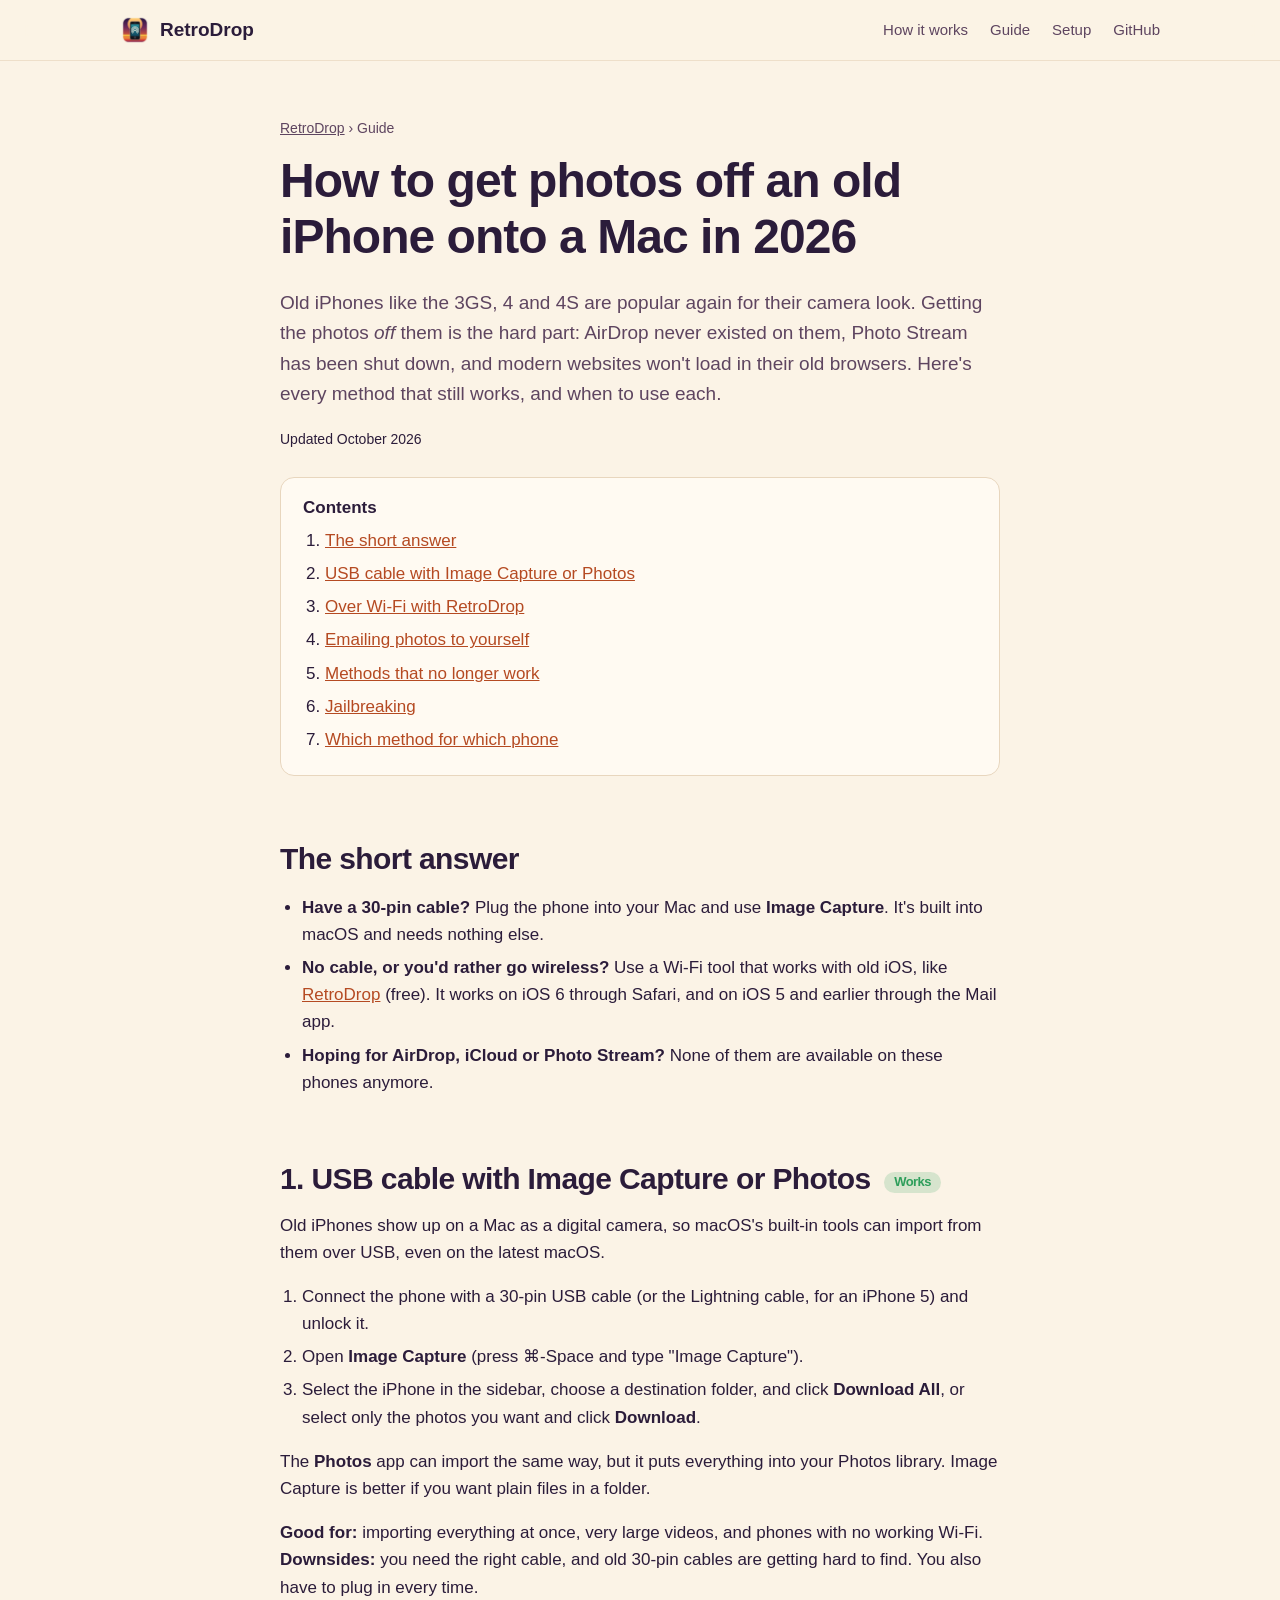
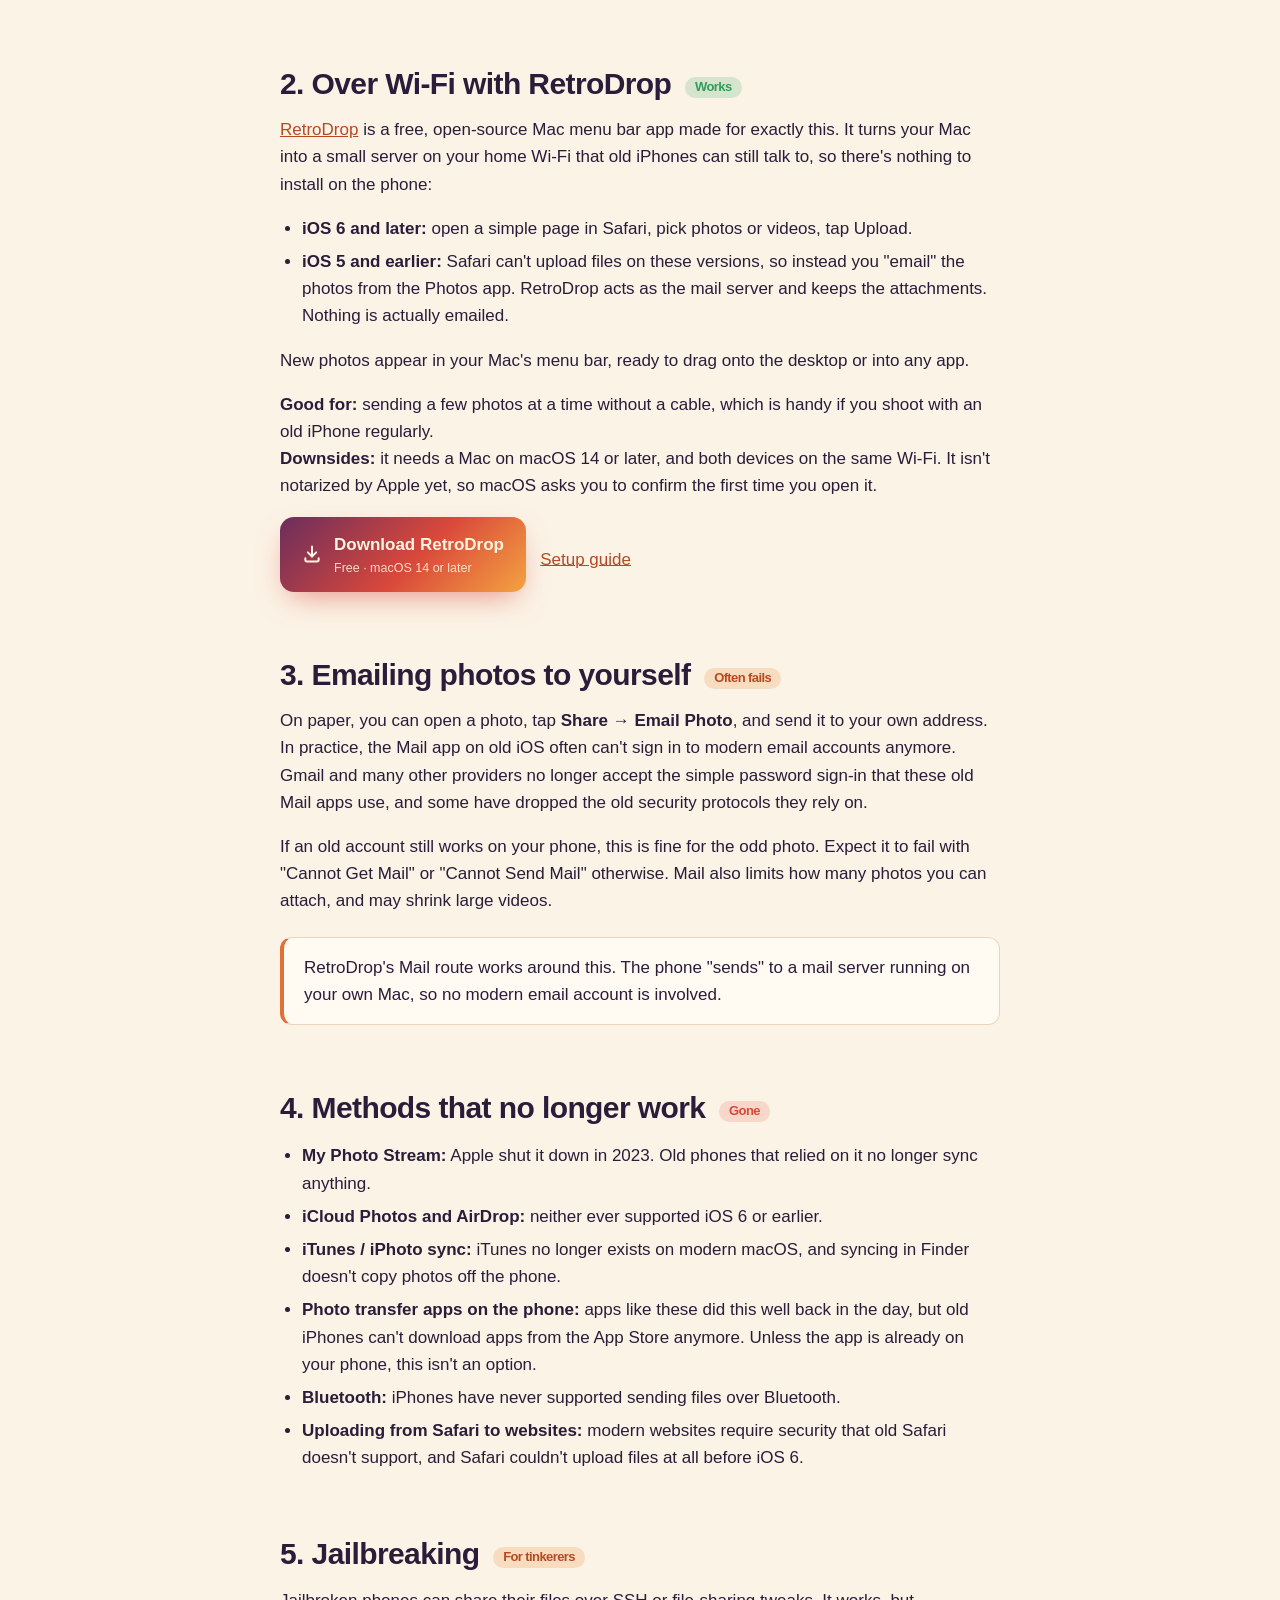
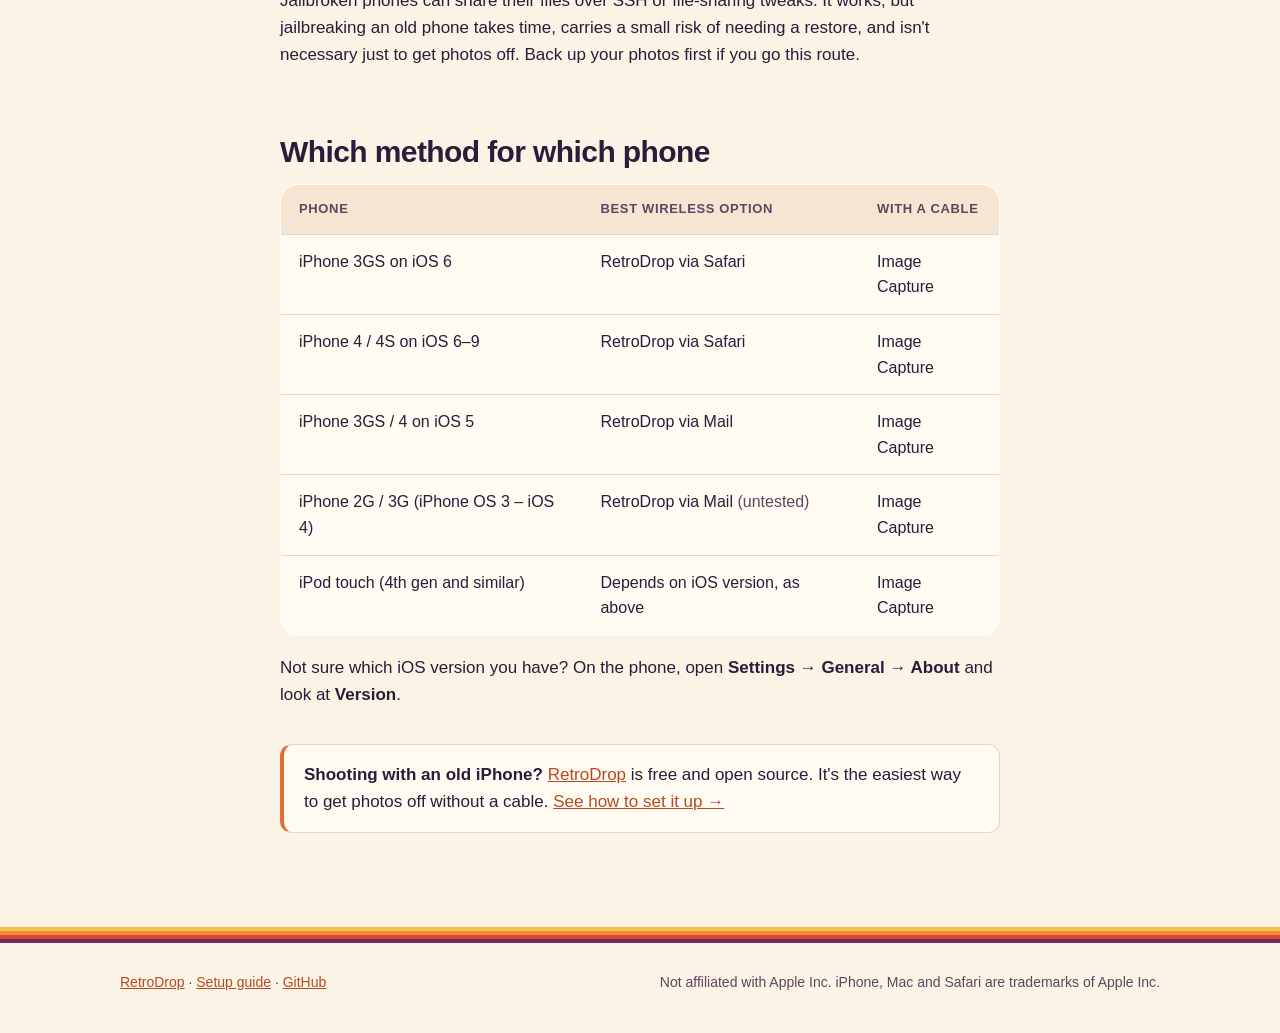
==== old-iphone-photos-to-mac/index.html @ 296a129d "Grow the website: comparison guide, setup page, shared styles - old-iphone-photos-to-mac/: honest gu" ====
<!doctype html>
<html lang="en">
<head>
<meta charset="utf-8">
<meta name="viewport" content="width=device-width, initial-scale=1">
<title>How to get photos off an old iPhone (3GS, 4, 4S) onto a Mac in 2026 – every method compared</title>
<meta name="description" content="Photo Stream is gone, iTunes is gone and AirDrop never worked on old iPhones. Here's every way that still works to get photos and videos off an iPhone 3GS, 4 or 4S onto a modern Mac, compared.">
<link rel="canonical" href="https://samir-bujawdeh.github.io/RetroDrop/old-iphone-photos-to-mac/">
<link rel="icon" type="image/png" href="../img/favicon-64.png">
<link rel="apple-touch-icon" href="../img/favicon.png">
<meta property="og:type" content="article">
<meta property="og:title" content="How to get photos off an old iPhone onto a Mac in 2026">
<meta property="og:description" content="Every method that still works for iPhone 3GS, 4 and 4S, compared: USB, email, apps, jailbreaking and Wi‑Fi.">
<meta property="og:image" content="https://samir-bujawdeh.github.io/RetroDrop/img/social-card.png">
<meta property="og:url" content="https://samir-bujawdeh.github.io/RetroDrop/old-iphone-photos-to-mac/">
<meta name="twitter:card" content="summary_large_image">
<meta name="theme-color" content="#FBF3E6" media="(prefers-color-scheme: light)">
<meta name="theme-color" content="#1B1424" media="(prefers-color-scheme: dark)">
<link rel="stylesheet" href="../style.css">
<script type="application/ld+json">
{
  "@context": "https://schema.org",
  "@type": "Article",
  "headline": "How to get photos off an old iPhone onto a Mac in 2026: every method compared",
  "description": "Every way that still works to get photos and videos off an iPhone 3GS, 4 or 4S onto a modern Mac.",
  "datePublished": "2026-10-18",
  "dateModified": "2026-10-18",
  "image": "https://samir-bujawdeh.github.io/RetroDrop/img/social-card.png",
  "author": { "@type": "Organization", "name": "RetroDrop", "url": "https://samir-bujawdeh.github.io/RetroDrop/" },
  "mainEntityOfPage": "https://samir-bujawdeh.github.io/RetroDrop/old-iphone-photos-to-mac/"
}
</script>
</head>
<body>

<header class="top">
  <div class="wrap">
    <a class="brand" href="../"><img src="../img/favicon-64.png" alt="">RetroDrop</a>
    <nav>
      <a href="../#how">How it works</a>
      <a href="./">Guide</a>
      <a href="../setup/">Setup</a>
      <a class="gh" href="https://github.com/samir-bujawdeh/RetroDrop">GitHub</a>
    </nav>
  </div>
</header>

<main class="article">
  <div class="wrap">
    <div class="crumbs"><a href="../">RetroDrop</a> › Guide</div>
    <h1>How to get photos off an old iPhone onto a Mac in 2026</h1>
    <p class="lede">Old iPhones like the 3GS, 4 and 4S are popular again for their camera look. Getting the photos
      <em>off</em> them is the hard part: AirDrop never existed on them, Photo Stream has been shut down, and modern
      websites won't load in their old browsers. Here's every method that still works, and when to use each.</p>
    <p class="updated">Updated October 2026</p>

    <div class="toc">
      <b>Contents</b>
      <ol>
        <li><a href="#short">The short answer</a></li>
        <li><a href="#usb">USB cable with Image Capture or Photos</a></li>
        <li><a href="#wifi">Over Wi‑Fi with RetroDrop</a></li>
        <li><a href="#email">Emailing photos to yourself</a></li>
        <li><a href="#gone">Methods that no longer work</a></li>
        <li><a href="#jailbreak">Jailbreaking</a></li>
        <li><a href="#which">Which method for which phone</a></li>
      </ol>
    </div>

    <h2 id="short">The short answer</h2>
    <ul>
      <li><b>Have a 30‑pin cable?</b> Plug the phone into your Mac and use <b>Image Capture</b>. It's built into macOS and needs
        nothing else.</li>
      <li><b>No cable, or you'd rather go wireless?</b> Use a Wi‑Fi tool that works with old iOS, like
        <a href="../">RetroDrop</a> (free). It works on iOS 6 through Safari, and on iOS 5 and earlier through the Mail app.</li>
      <li><b>Hoping for AirDrop, iCloud or Photo Stream?</b> None of them are available on these phones anymore.</li>
    </ul>

    <h2 id="usb">1. USB cable with Image Capture or Photos <span class="verdict good">Works</span></h2>
    <p>Old iPhones show up on a Mac as a digital camera, so macOS's built-in tools can import from them over USB, even on
      the latest macOS.</p>
    <ol>
      <li>Connect the phone with a 30‑pin USB cable (or the Lightning cable, for an iPhone 5) and unlock it.</li>
      <li>Open <b>Image Capture</b> (press ⌘‑Space and type "Image Capture").</li>
      <li>Select the iPhone in the sidebar, choose a destination folder, and click <b>Download All</b>, or select only the
        photos you want and click <b>Download</b>.</li>
    </ol>
    <p>The <b>Photos</b> app can import the same way, but it puts everything into your Photos library. Image Capture is better
      if you want plain files in a folder.</p>
    <p><b>Good for:</b> importing everything at once, very large videos, and phones with no working Wi‑Fi.<br>
      <b>Downsides:</b> you need the right cable, and old 30‑pin cables are getting hard to find. You also have to plug in
      every time.</p>

    <h2 id="wifi">2. Over Wi‑Fi with RetroDrop <span class="verdict good">Works</span></h2>
    <p><a href="../">RetroDrop</a> is a free, open‑source Mac menu bar app made for exactly this. It turns your Mac into a
      small server on your home Wi‑Fi that old iPhones can still talk to, so there's nothing to install on the phone:</p>
    <ul>
      <li><b>iOS 6 and later:</b> open a simple page in Safari, pick photos or videos, tap Upload.</li>
      <li><b>iOS 5 and earlier:</b> Safari can't upload files on these versions, so instead you "email" the photos from the
        Photos app. RetroDrop acts as the mail server and keeps the attachments. Nothing is actually emailed.</li>
    </ul>
    <p>New photos appear in your Mac's menu bar, ready to drag onto the desktop or into any app.</p>
    <p><b>Good for:</b> sending a few photos at a time without a cable, which is handy if you shoot with an old iPhone
      regularly.<br>
      <b>Downsides:</b> it needs a Mac on macOS 14 or later, and both devices on the same Wi‑Fi. It isn't notarized by Apple
      yet, so macOS asks you to confirm the first time you open it.</p>
    <p><a class="btn btn-primary" href="https://github.com/samir-bujawdeh/RetroDrop/releases/latest/download/RetroDrop.dmg">
      <svg width="20" height="20" viewBox="0 0 24 24" fill="none" stroke="currentColor" stroke-width="2.4" stroke-linecap="round" stroke-linejoin="round" aria-hidden="true"><path d="M12 3v12"/><path d="m7 10 5 5 5-5"/><path d="M4 17v2a2 2 0 0 0 2 2h12a2 2 0 0 0 2-2v-2"/></svg>
      <span>Download RetroDrop<small>Free · macOS 14 or later</small></span></a>
      &nbsp; <a href="../setup/">Setup guide</a></p>

    <h2 id="email">3. Emailing photos to yourself <span class="verdict meh">Often fails</span></h2>
    <p>On paper, you can open a photo, tap <b>Share → Email Photo</b>, and send it to your own address. In practice, the
      Mail app on old iOS often can't sign in to modern email accounts anymore. Gmail and many other providers no longer
      accept the simple password sign-in that these old Mail apps use, and some have dropped the old security protocols
      they rely on.</p>
    <p>If an old account still works on your phone, this is fine for the odd photo. Expect it to fail with "Cannot Get Mail"
      or "Cannot Send Mail" otherwise. Mail also limits how many photos you can attach, and may shrink large videos.</p>
    <div class="callout">
      <p>RetroDrop's Mail route works around this. The phone "sends" to a mail server running on your own Mac, so no
        modern email account is involved.</p>
    </div>

    <h2 id="gone">4. Methods that no longer work <span class="verdict bad">Gone</span></h2>
    <ul>
      <li><b>My Photo Stream:</b> Apple shut it down in 2023. Old phones that relied on it no longer sync anything.</li>
      <li><b>iCloud Photos and AirDrop:</b> neither ever supported iOS 6 or earlier.</li>
      <li><b>iTunes / iPhoto sync:</b> iTunes no longer exists on modern macOS, and syncing in Finder doesn't copy photos
        off the phone.</li>
      <li><b>Photo transfer apps on the phone:</b> apps like these did this well back in the day, but old iPhones can't
        download apps from the App Store anymore. Unless the app is already on your phone, this isn't an option.</li>
      <li><b>Bluetooth:</b> iPhones have never supported sending files over Bluetooth.</li>
      <li><b>Uploading from Safari to websites:</b> modern websites require security that old Safari doesn't support, and
        Safari couldn't upload files at all before iOS 6.</li>
    </ul>

    <h2 id="jailbreak">5. Jailbreaking <span class="verdict meh">For tinkerers</span></h2>
    <p>Jailbroken phones can share their files over SSH or file-sharing tweaks. It works, but jailbreaking an old phone
      takes time, carries a small risk of needing a restore, and isn't necessary just to get photos off. Back up your
      photos first if you go this route.</p>

    <h2 id="which">Which method for which phone</h2>
    <div class="scroll-x">
      <table class="table">
        <thead><tr><th>Phone</th><th>Best wireless option</th><th>With a cable</th></tr></thead>
        <tbody>
          <tr><td>iPhone 3GS on iOS 6</td><td>RetroDrop via Safari</td><td>Image Capture</td></tr>
          <tr><td>iPhone 4 / 4S on iOS 6–9</td><td>RetroDrop via Safari</td><td>Image Capture</td></tr>
          <tr><td>iPhone 3GS / 4 on iOS 5</td><td>RetroDrop via Mail</td><td>Image Capture</td></tr>
          <tr><td>iPhone 2G / 3G (iPhone OS 3 – iOS 4)</td><td>RetroDrop via Mail <span class="muted">(untested)</span></td><td>Image Capture</td></tr>
          <tr><td>iPod touch (4th gen and similar)</td><td>Depends on iOS version, as above</td><td>Image Capture</td></tr>
        </tbody>
      </table>
    </div>
    <p style="margin-top:18px">Not sure which iOS version you have? On the phone, open <b>Settings → General → About</b> and
      look at <b>Version</b>.</p>

    <div class="callout" style="margin-top:36px">
      <p><b>Shooting with an old iPhone?</b> <a href="../">RetroDrop</a> is free and open source. It's the easiest way to
        get photos off without a cable. <a href="../setup/">See how to set it up →</a></p>
    </div>
  </div>
</main>

<div class="stripes thin"></div>
<footer>
  <div class="wrap">
    <span><a href="../">RetroDrop</a> · <a href="../setup/">Setup guide</a> · <a href="https://github.com/samir-bujawdeh/RetroDrop">GitHub</a></span>
    <span>Not affiliated with Apple Inc. iPhone, Mac and Safari are trademarks of Apple Inc.</span>
  </div>
</footer>
</body>
</html>
---- style.css ----
:root {
  --bg: #FBF3E6;
  --bg-2: #F4E6D2;
  --surface: #FFFAF2;
  --ink: #2B1C3A;
  --ink-2: #5E4560;
  --line: #E8D6BE;
  --plum: #6B2D5C;
  --orange: #E0703A;
  --sun: #F6C445;
  --red: #D9483B;
  --amber: #EE8A3A;
  --link: #B54A22;
  --shadow: 0 24px 60px -24px rgba(64, 26, 54, .45);
  --radius: 18px;
  --max: 1080px;
  color-scheme: light dark;
}
@media (prefers-color-scheme: dark) {
  :root {
    --bg: #1B1424;
    --bg-2: #22192D;
    --surface: #2A2035;
    --ink: #F6EBDD;
    --ink-2: #C9B6C2;
    --line: #3D3048;
    --link: #F4A36B;
    --shadow: 0 24px 60px -24px rgba(0, 0, 0, .8);
  }
}

* { box-sizing: border-box; }
html { scroll-behavior: smooth; }
body {
  margin: 0;
  background: var(--bg);
  color: var(--ink);
  font: 17px/1.6 -apple-system, BlinkMacSystemFont, "SF Pro Text", "Segoe UI", Helvetica, Arial, sans-serif;
  -webkit-font-smoothing: antialiased;
}
img { max-width: 100%; height: auto; display: block; }
a { color: var(--link); }
h1, h2, h3 { line-height: 1.15; letter-spacing: -0.02em; margin: 0 0 .5em; }
h2 { font-size: clamp(28px, 4vw, 38px); }
h3 { font-size: 20px; }
p { margin: 0 0 1em; }
.wrap { max-width: var(--max); margin: 0 auto; padding: 0 20px; }
section { padding: 72px 0; }
.eyebrow { font-size: 13px; font-weight: 700; letter-spacing: .08em; text-transform: uppercase; color: var(--orange); }
.muted { color: var(--ink-2); }

/* Retro stripes, used as dividers */
.stripes { height: 40px; background: linear-gradient(to bottom,
  var(--sun) 0 25%, var(--amber) 25% 50%, var(--red) 50% 75%, var(--plum) 75% 100%); }
.stripes.thin { height: 16px; }

/* Header */
header.top { position: sticky; top: 0; z-index: 10; backdrop-filter: saturate(1.4) blur(14px);
  -webkit-backdrop-filter: saturate(1.4) blur(14px); background: color-mix(in srgb, var(--bg) 82%, transparent);
  border-bottom: 1px solid color-mix(in srgb, var(--line) 70%, transparent); }
header.top .wrap { display: flex; align-items: center; gap: 16px; height: 60px; }
.brand { display: flex; align-items: center; gap: 10px; font-weight: 800; font-size: 19px; color: var(--ink); text-decoration: none; }
.brand img { width: 30px; height: 30px; }
nav { margin-left: auto; display: flex; gap: 22px; font-size: 15px; }
nav a { color: var(--ink-2); text-decoration: none; }
nav a:hover { color: var(--ink); }
@media (max-width: 640px) { nav a:not(.gh) { display: none; } }

/* Hero */
.hero { position: relative; overflow: hidden; padding: 64px 0 0; }
.hero .wrap { display: grid; grid-template-columns: 1.1fr .9fr; gap: 48px; align-items: center; }
.hero h1 { font-size: clamp(40px, 6.4vw, 66px); font-weight: 800; }
.hero h1 .accent { background: linear-gradient(90deg, var(--plum), var(--red) 55%, var(--amber));
  -webkit-background-clip: text; background-clip: text; color: transparent; }
@media (prefers-color-scheme: dark) {
  .hero h1 .accent { background: linear-gradient(90deg, #F08A8A, var(--amber) 55%, var(--sun));
    -webkit-background-clip: text; background-clip: text; }
}
.hero .lede { font-size: 20px; color: var(--ink-2); max-width: 34em; }
.cta { display: flex; flex-wrap: wrap; gap: 14px; align-items: center; margin: 28px 0 10px; }
.btn { display: inline-flex; align-items: center; gap: 12px; text-decoration: none; font-weight: 700;
  border-radius: 14px; padding: 14px 22px; font-size: 17px; transition: transform .15s ease, box-shadow .15s ease; }
.btn:hover { transform: translateY(-2px); }
.btn-primary { color: #FFF4E0; background: linear-gradient(135deg, var(--plum), var(--red) 55%, #F4A340);
  box-shadow: 0 12px 30px -10px rgba(217, 72, 59, .6); }
.btn-primary small { display: block; font-weight: 500; font-size: 12.5px; opacity: .85; }
.btn-primary svg { flex: none; }
.btn-ghost { color: var(--ink); border: 1.5px solid var(--line); background: var(--surface); }
.fineprint { font-size: 14px; color: var(--ink-2); }
.hero-art { position: relative; display: flex; justify-content: center; padding-bottom: 40px; }
.hero-art::before { content: ""; position: absolute; width: 360px; height: 360px; border-radius: 50%;
  top: 20px; left: 50%; transform: translateX(-50%);
  background: radial-gradient(circle at 50% 40%, #FFD27A, #F7894A 70%); opacity: .9; }
.hero-art img { position: relative; width: 300px; border-radius: 14px; box-shadow: var(--shadow); }
@media (max-width: 860px) {
  .hero .wrap { grid-template-columns: 1fr; }
  .hero-art::before { width: 300px; height: 300px; }
}

/* Phones strip */
.phones { padding: 26px 0; background: var(--bg-2); border-block: 1px solid var(--line); }
.phones .wrap { display: flex; flex-wrap: wrap; gap: 10px 14px; align-items: center; justify-content: center; }
.chip { font-size: 14px; font-weight: 600; padding: 6px 12px; border-radius: 999px; background: var(--surface);
  border: 1px solid var(--line); color: var(--ink-2); }

/* Cards */
.grid { display: grid; gap: 22px; }
.grid.two { grid-template-columns: repeat(2, 1fr); }
.grid.three { grid-template-columns: repeat(3, 1fr); }
@media (max-width: 860px) { .grid.two, .grid.three { grid-template-columns: 1fr; } }
.card { background: var(--surface); border: 1px solid var(--line); border-radius: var(--radius); padding: 26px; }
.card .tag { display: inline-block; font-size: 12.5px; font-weight: 700; letter-spacing: .04em;
  padding: 4px 10px; border-radius: 999px; color: #FFF4E0; background: var(--orange); margin-bottom: 12px; }
.card .tag.mail { background: var(--plum); }
.card ol { margin: 0; padding-left: 20px; }
.card li { margin: 6px 0; }
.feature h3 { display: flex; align-items: center; gap: 10px; }
.feature .ico { width: 34px; height: 34px; border-radius: 10px; display: grid; place-items: center; flex: none;
  background: color-mix(in srgb, var(--orange) 16%, transparent); color: var(--orange); }

/* Table */
.table { width: 100%; border-collapse: collapse; background: var(--surface); border: 1px solid var(--line);
  border-radius: var(--radius); overflow: hidden; font-size: 16px; }
.table th, .table td { text-align: left; padding: 14px 18px; border-bottom: 1px solid var(--line); vertical-align: top; }
.table tr:last-child td { border-bottom: 0; }
.table th { background: var(--bg-2); font-size: 13px; letter-spacing: .05em; text-transform: uppercase; color: var(--ink-2); }
.scroll-x { overflow-x: auto; }

/* Install steps */
.steps { counter-reset: step; display: grid; gap: 36px; }
.step { display: grid; grid-template-columns: 1fr 1.1fr; gap: 32px; align-items: center; }
.step h3::before { counter-increment: step; content: counter(step); display: inline-grid; place-items: center;
  width: 30px; height: 30px; margin-right: 10px; border-radius: 50%; background: var(--orange); color: #FFF4E0;
  font-size: 15px; vertical-align: 2px; }
.step img { max-height: 420px; width: auto; margin: 0 auto;
  filter: drop-shadow(0 16px 24px rgba(64, 26, 54, .28)); } /* follows the image's shape, not its transparent margin */
.step.wide { grid-template-columns: 1fr; gap: 16px; }
.step.wide img { max-height: none; width: 100%; }
@media (max-width: 860px) { .step { grid-template-columns: 1fr; } }
.why { margin-top: 40px; }

/* FAQ */
details { background: var(--surface); border: 1px solid var(--line); border-radius: 14px; padding: 16px 20px; margin: 12px 0; }
summary { cursor: pointer; font-weight: 700; }
details p { margin: 12px 0 0; color: var(--ink-2); }

/* Final CTA + footer */
.final { text-align: center; }
.final .cta { justify-content: center; }
footer { padding: 28px 0 40px; font-size: 14px; color: var(--ink-2); }
footer .wrap { display: flex; flex-wrap: wrap; gap: 10px 24px; justify-content: space-between; }
code { font: 0.92em ui-monospace, SFMono-Regular, Menlo, monospace; background: var(--bg-2); padding: 2px 6px; border-radius: 6px; }

/* Article pages (guide, setup) */
.article { padding: 56px 0 72px; }
.article .wrap { max-width: 760px; }
.article h1 { font-size: clamp(34px, 5vw, 48px); font-weight: 800; }
.article h2 { font-size: clamp(24px, 3.4vw, 30px); margin-top: 2.2em; }
.article h3 { margin-top: 1.6em; }
.article p, .article li { color: var(--ink); }
.article .lede { font-size: 19px; color: var(--ink-2); }
.article img { border-radius: 12px; margin: 18px 0; max-width: 100%; height: auto;
  filter: drop-shadow(0 14px 22px rgba(64, 26, 54, .25)); }
.article ul, .article ol { padding-left: 22px; }
.article li { margin: 6px 0; }
.toc { background: var(--surface); border: 1px solid var(--line); border-radius: 14px; padding: 16px 22px; margin: 26px 0; }
.toc ol { margin: 6px 0 0; }
.verdict { display: inline-block; font-size: 13px; font-weight: 700; padding: 3px 10px; border-radius: 999px; margin-left: 6px; vertical-align: 3px; }
.verdict.good { background: color-mix(in srgb, #2E9E5B 18%, transparent); color: #2E9E5B; }
.verdict.meh { background: color-mix(in srgb, var(--amber) 22%, transparent); color: var(--link); }
.verdict.bad { background: color-mix(in srgb, var(--red) 16%, transparent); color: var(--red); }
.callout { background: var(--surface); border: 1px solid var(--line); border-left: 4px solid var(--orange);
  border-radius: 12px; padding: 16px 20px; margin: 22px 0; }
.callout p:last-child { margin-bottom: 0; }
.crumbs { font-size: 14px; color: var(--ink-2); margin-bottom: 14px; }
.crumbs a { color: var(--ink-2); }
.updated { font-size: 14px; color: var(--ink-2); }
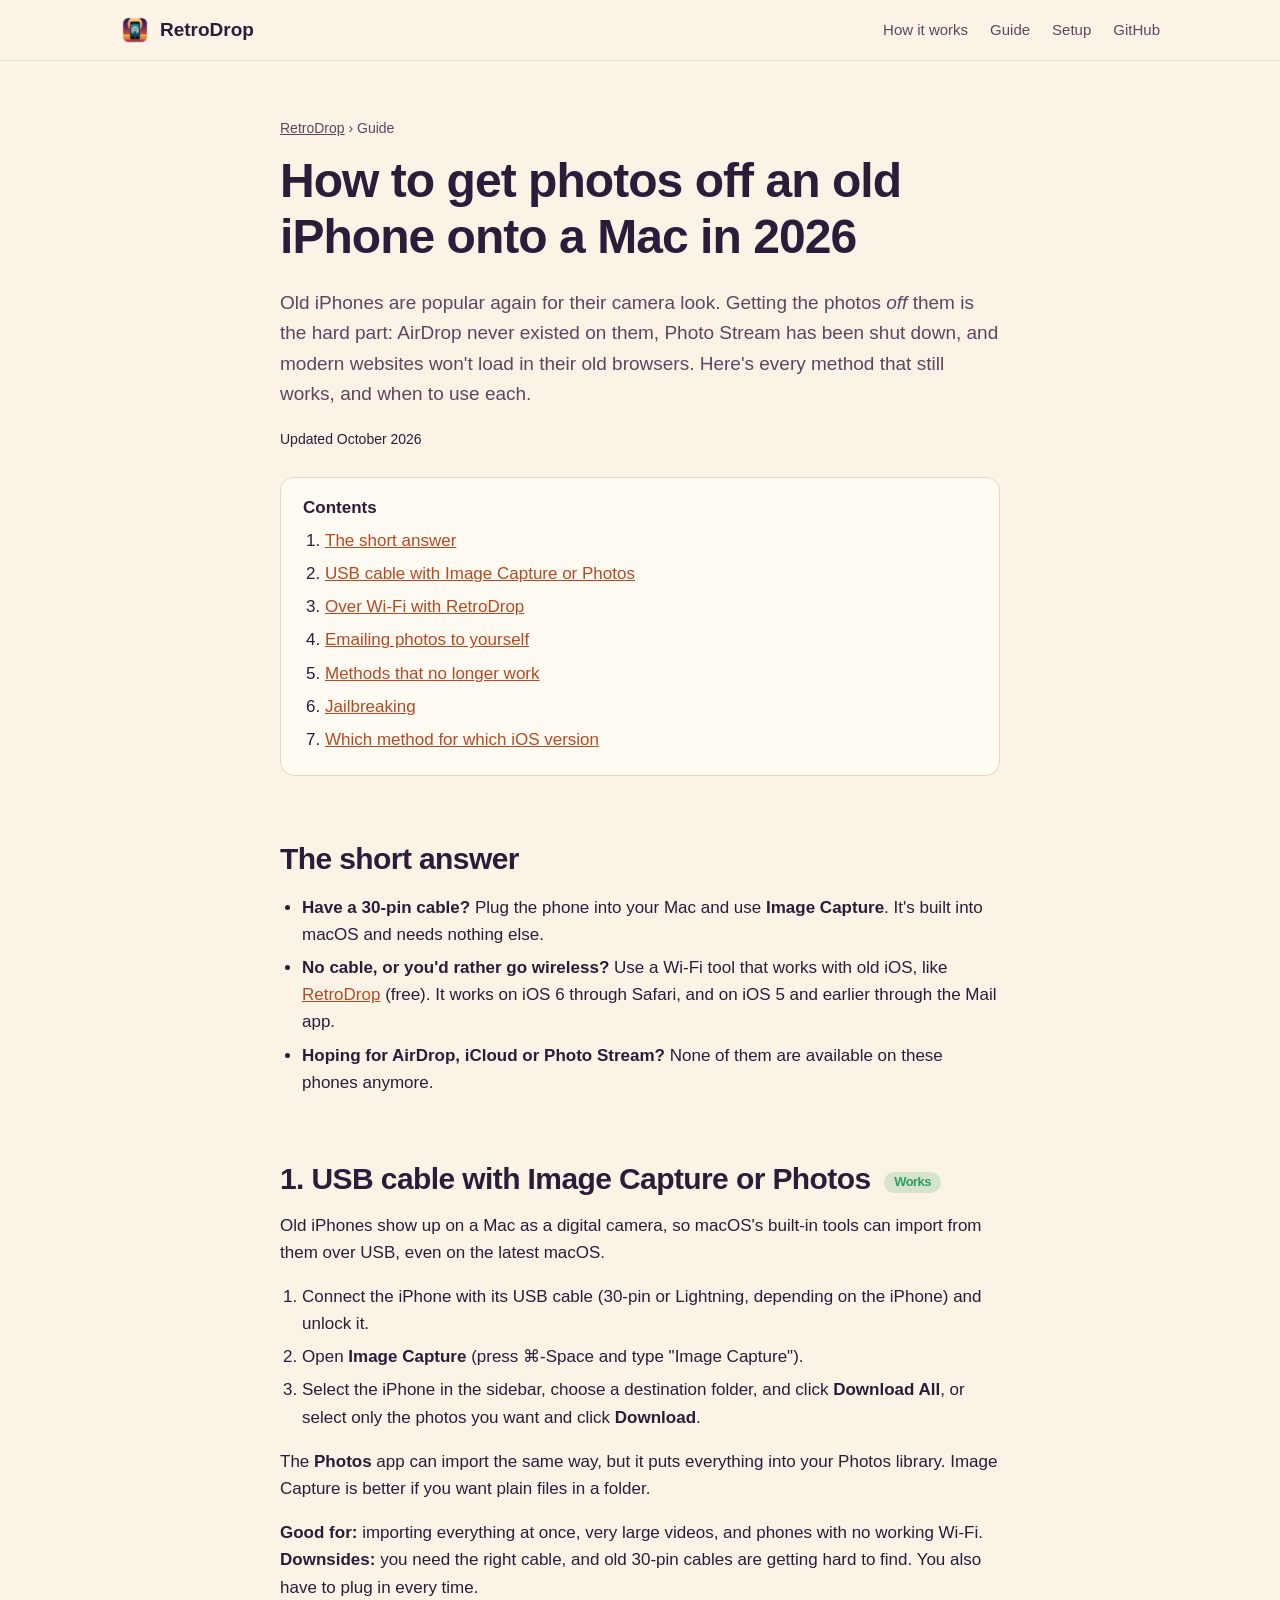
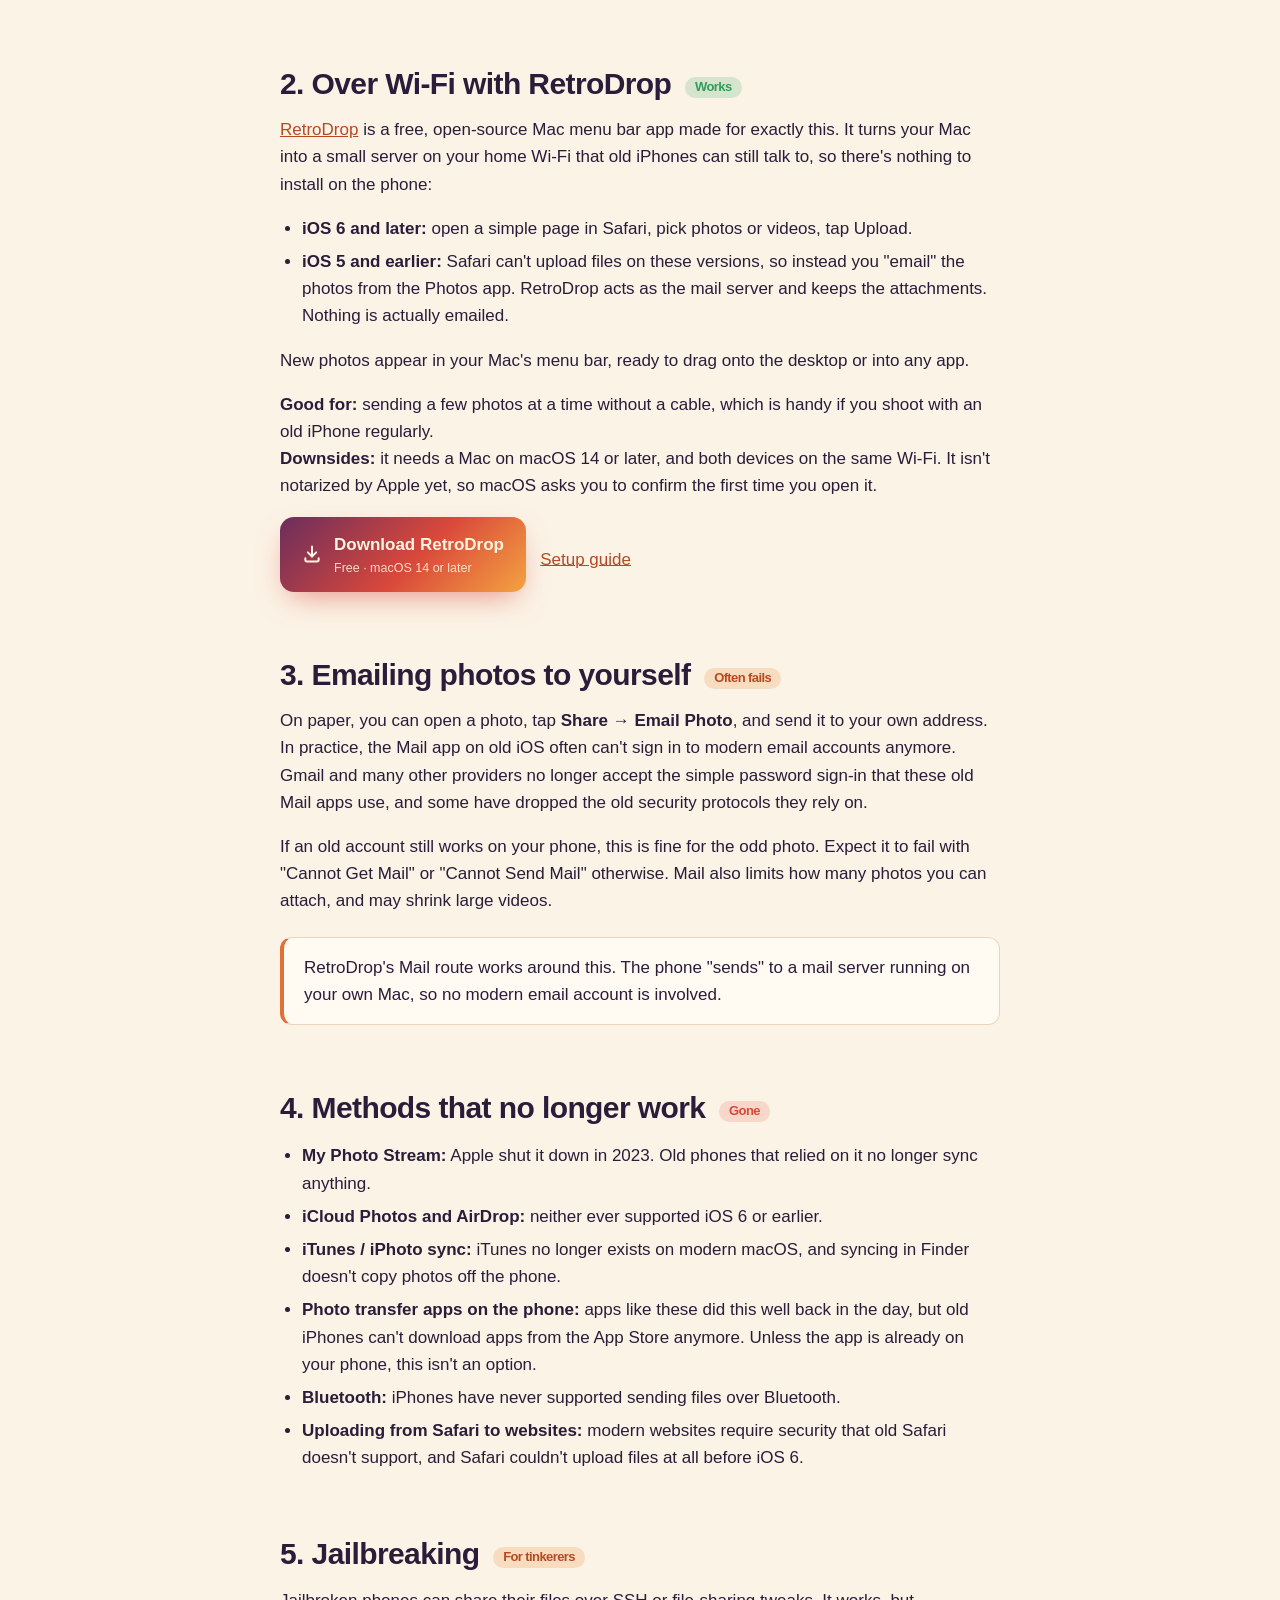
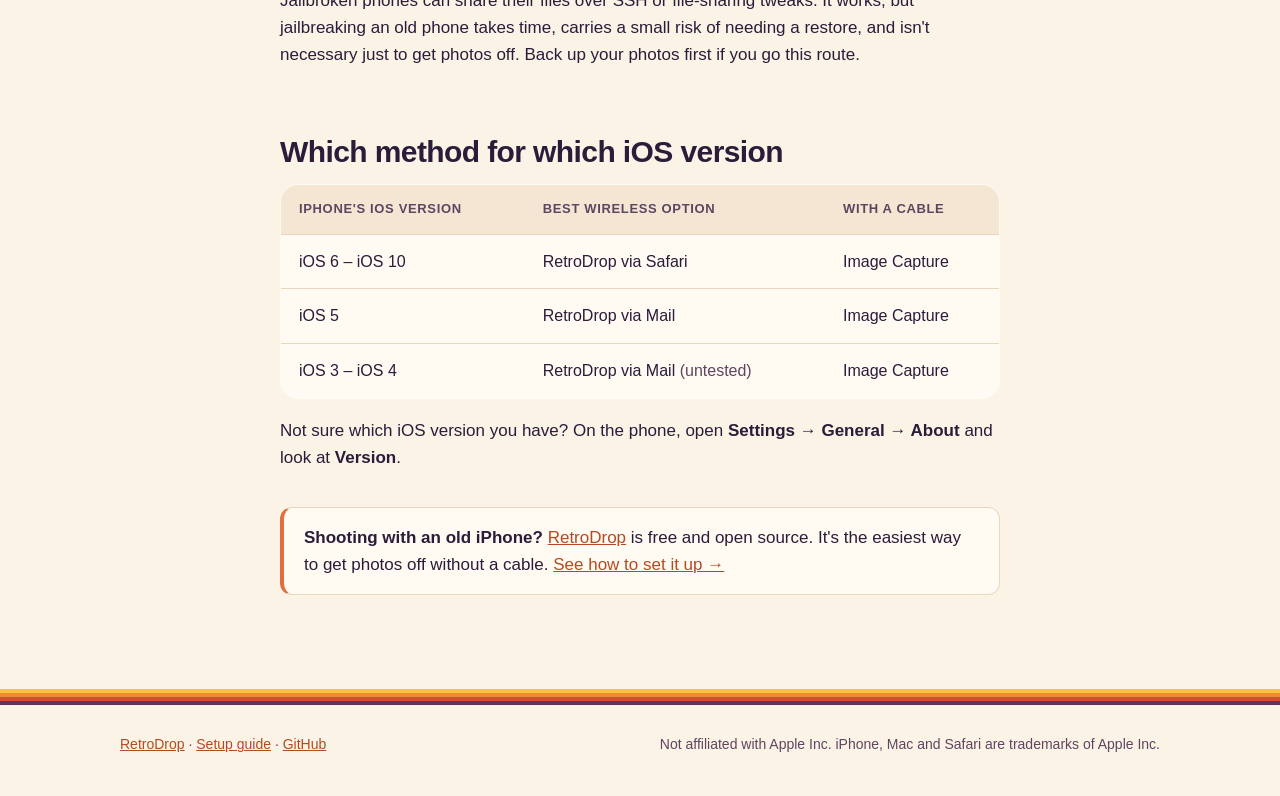
==== commit 6d7dc8a3: "Refer to iOS versions instead of iPhone models Model names (3GS, 4, 4S...) confused more than they h" ====
--- a/old-iphone-photos-to-mac/index.html
+++ b/old-iphone-photos-to-mac/index.html
@@ -3,14 +3,14 @@
 <head>
 <meta charset="utf-8">
 <meta name="viewport" content="width=device-width, initial-scale=1">
-<title>How to get photos off an old iPhone (3GS, 4, 4S) onto a Mac in 2026 – every method compared</title>
-<meta name="description" content="Photo Stream is gone, iTunes is gone and AirDrop never worked on old iPhones. Here's every way that still works to get photos and videos off an iPhone 3GS, 4 or 4S onto a modern Mac, compared.">
+<title>How to get photos off an old iPhone onto a Mac in 2026 – every method compared</title>
+<meta name="description" content="Photo Stream is gone, iTunes is gone and AirDrop never worked on old iPhones. Here's every way that still works to get photos and videos off an old iPhone (iOS 3 to iOS 10) onto a modern Mac, compared.">
 <link rel="canonical" href="https://samir-bujawdeh.github.io/RetroDrop/old-iphone-photos-to-mac/">
 <link rel="icon" type="image/png" href="../img/favicon-64.png">
 <link rel="apple-touch-icon" href="../img/favicon.png">
 <meta property="og:type" content="article">
 <meta property="og:title" content="How to get photos off an old iPhone onto a Mac in 2026">
-<meta property="og:description" content="Every method that still works for iPhone 3GS, 4 and 4S, compared: USB, email, apps, jailbreaking and Wi‑Fi.">
+<meta property="og:description" content="Every method that still works for old iPhones (iOS 3 to iOS 10), compared: USB, email, apps, jailbreaking and Wi‑Fi.">
 <meta property="og:image" content="https://samir-bujawdeh.github.io/RetroDrop/img/social-card.png">
 <meta property="og:url" content="https://samir-bujawdeh.github.io/RetroDrop/old-iphone-photos-to-mac/">
 <meta name="twitter:card" content="summary_large_image">
@@ -22,7 +22,7 @@
   "@context": "https://schema.org",
   "@type": "Article",
   "headline": "How to get photos off an old iPhone onto a Mac in 2026: every method compared",
-  "description": "Every way that still works to get photos and videos off an iPhone 3GS, 4 or 4S onto a modern Mac.",
+  "description": "Every way that still works to get photos and videos off an old iPhone onto a modern Mac.",
   "datePublished": "2026-10-18",
   "dateModified": "2026-10-18",
   "image": "https://samir-bujawdeh.github.io/RetroDrop/img/social-card.png",
@@ -49,7 +49,7 @@
   <div class="wrap">
     <div class="crumbs"><a href="../">RetroDrop</a> › Guide</div>
     <h1>How to get photos off an old iPhone onto a Mac in 2026</h1>
-    <p class="lede">Old iPhones like the 3GS, 4 and 4S are popular again for their camera look. Getting the photos
+    <p class="lede">Old iPhones are popular again for their camera look. Getting the photos
       <em>off</em> them is the hard part: AirDrop never existed on them, Photo Stream has been shut down, and modern
       websites won't load in their old browsers. Here's every method that still works, and when to use each.</p>
     <p class="updated">Updated October 2026</p>
@@ -63,7 +63,7 @@
         <li><a href="#email">Emailing photos to yourself</a></li>
         <li><a href="#gone">Methods that no longer work</a></li>
         <li><a href="#jailbreak">Jailbreaking</a></li>
-        <li><a href="#which">Which method for which phone</a></li>
+        <li><a href="#which">Which method for which iOS version</a></li>
       </ol>
     </div>
 
@@ -80,7 +80,7 @@
     <p>Old iPhones show up on a Mac as a digital camera, so macOS's built-in tools can import from them over USB, even on
       the latest macOS.</p>
     <ol>
-      <li>Connect the phone with a 30‑pin USB cable (or the Lightning cable, for an iPhone 5) and unlock it.</li>
+      <li>Connect the iPhone with its USB cable (30‑pin or Lightning, depending on the iPhone) and unlock it.</li>
       <li>Open <b>Image Capture</b> (press ⌘‑Space and type "Image Capture").</li>
       <li>Select the iPhone in the sidebar, choose a destination folder, and click <b>Download All</b>, or select only the
         photos you want and click <b>Download</b>.</li>
@@ -139,16 +139,14 @@
       takes time, carries a small risk of needing a restore, and isn't necessary just to get photos off. Back up your
       photos first if you go this route.</p>
 
-    <h2 id="which">Which method for which phone</h2>
+    <h2 id="which">Which method for which iOS version</h2>
     <div class="scroll-x">
       <table class="table">
-        <thead><tr><th>Phone</th><th>Best wireless option</th><th>With a cable</th></tr></thead>
+        <thead><tr><th>iPhone's iOS version</th><th>Best wireless option</th><th>With a cable</th></tr></thead>
         <tbody>
-          <tr><td>iPhone 3GS on iOS 6</td><td>RetroDrop via Safari</td><td>Image Capture</td></tr>
-          <tr><td>iPhone 4 / 4S on iOS 6–9</td><td>RetroDrop via Safari</td><td>Image Capture</td></tr>
-          <tr><td>iPhone 3GS / 4 on iOS 5</td><td>RetroDrop via Mail</td><td>Image Capture</td></tr>
-          <tr><td>iPhone 2G / 3G (iPhone OS 3 – iOS 4)</td><td>RetroDrop via Mail <span class="muted">(untested)</span></td><td>Image Capture</td></tr>
-          <tr><td>iPod touch (4th gen and similar)</td><td>Depends on iOS version, as above</td><td>Image Capture</td></tr>
+          <tr><td>iOS 6 – iOS 10</td><td>RetroDrop via Safari</td><td>Image Capture</td></tr>
+          <tr><td>iOS 5</td><td>RetroDrop via Mail</td><td>Image Capture</td></tr>
+          <tr><td>iOS 3 – iOS 4</td><td>RetroDrop via Mail <span class="muted">(untested)</span></td><td>Image Capture</td></tr>
         </tbody>
       </table>
     </div>
--- a/style.css
+++ b/style.css
@@ -175,3 +175,41 @@
 .crumbs { font-size: 14px; color: var(--ink-2); margin-bottom: 14px; }
 .crumbs a { color: var(--ink-2); }
 .updated { font-size: 14px; color: var(--ink-2); }
+
+/* "New" badge above the headline */
+.newpill { display: inline-flex; align-items: center; gap: 8px; margin-bottom: 14px; padding: 5px 14px 5px 5px;
+  border-radius: 999px; background: var(--surface); border: 1px solid var(--line); color: var(--ink);
+  text-decoration: none; font-size: 14px; font-weight: 600; }
+.newpill b { background: var(--orange); color: #FFF4E0; border-radius: 999px; padding: 2px 9px; font-size: 12px;
+  letter-spacing: .04em; text-transform: uppercase; }
+.newpill:hover { border-color: var(--orange); }
+
+/* "And back again" section with a drawn old iPhone */
+.both-ways { background: var(--bg-2); border-block: 1px solid var(--line); }
+.both-ways .wrap { display: grid; grid-template-columns: 1.15fr .85fr; gap: 48px; align-items: center; }
+@media (max-width: 860px) { .both-ways .wrap { grid-template-columns: 1fr; } }
+.bw-list { padding-left: 0; list-style: none; margin: 18px 0; }
+.bw-list li { position: relative; padding-left: 30px; margin: 12px 0; color: var(--ink-2); }
+.bw-list li::before { content: ""; position: absolute; left: 0; top: .45em; width: 14px; height: 14px; border-radius: 50%;
+  background: linear-gradient(135deg, var(--sun), var(--red)); }
+.bw-list b { color: var(--ink); }
+.bw-art { display: flex; justify-content: center; }
+.phone { position: relative; width: 230px; padding: 58px 13px 76px; border-radius: 38px; background: #1C1C21;
+  box-shadow: inset 0 0 0 3px #D8D8DE, var(--shadow); }
+.phone::before { content: ""; position: absolute; top: 26px; left: 50%; width: 46px; height: 7px; margin-left: -23px;
+  border-radius: 4px; background: #4A4A52; }
+.phone::after { content: ""; position: absolute; bottom: 18px; left: 50%; width: 42px; height: 42px; margin-left: -21px;
+  border-radius: 50%; background: #2C2C33; box-shadow: inset 0 0 0 3px #55555E; }
+.screen { background: #fff; color: #222; font-family: Helvetica, Arial, sans-serif; padding: 12px 11px 14px;
+  min-height: 300px; border-radius: 2px; }
+.s-title { font-weight: 700; font-size: 17px; margin-bottom: 8px; }
+.s-h { font-weight: 700; font-size: 13px; margin: 6px 0 4px; }
+.s-p { font-size: 10.5px; line-height: 1.4; color: #333; margin-bottom: 8px; }
+.tiles { display: grid; grid-template-columns: repeat(3, 1fr); gap: 5px; margin-bottom: 10px; }
+.tiles i { display: block; aspect-ratio: 1; border-radius: 4px; }
+.t1 { background: linear-gradient(160deg, #2B1C46, #D9573B); }
+.t2 { background: linear-gradient(160deg, #F6C445, #EE8A3A); }
+.t3 { background: linear-gradient(160deg, #2F8F9D, #16485E); }
+.t4 { background: linear-gradient(160deg, #EE8A3A, #8E2F55); }
+.t5 { background: linear-gradient(160deg, #16485E, #F4A340); }
+.t6 { background: linear-gradient(160deg, #D9483B, #F6C445); }
